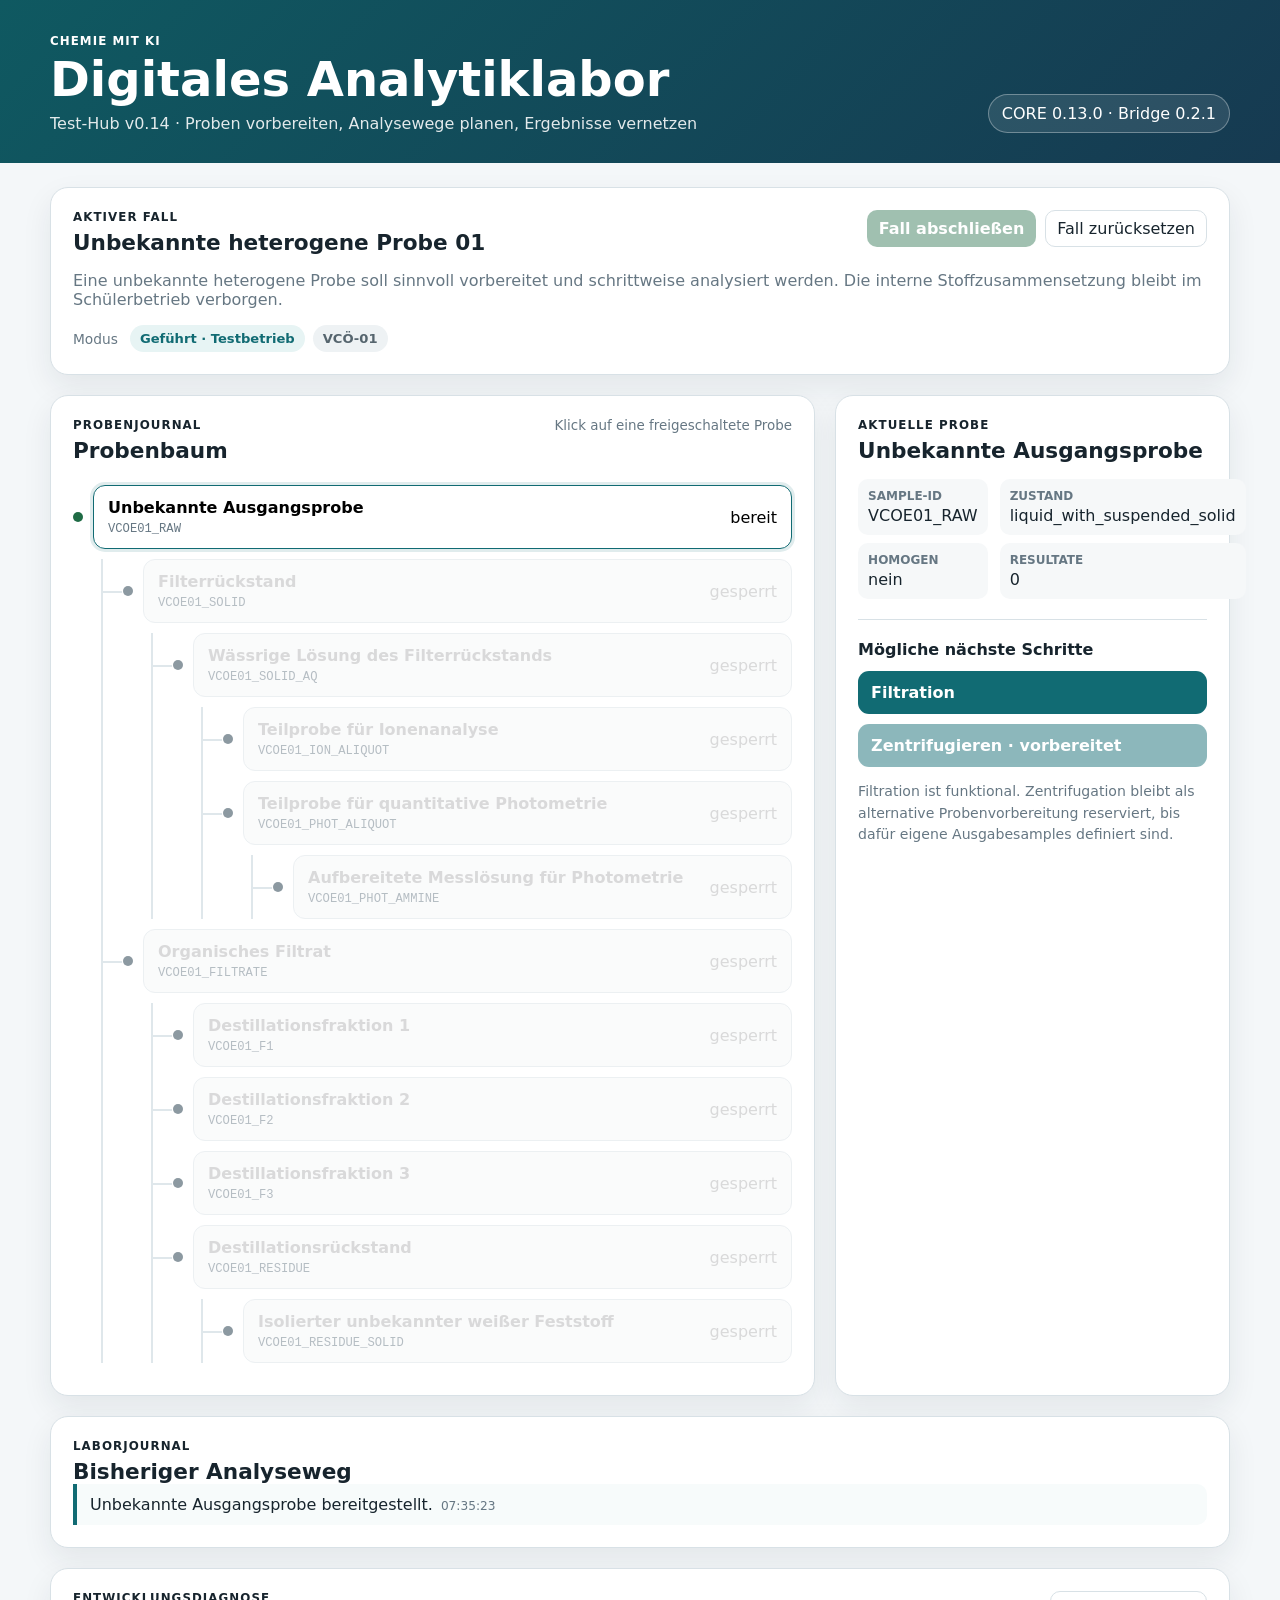
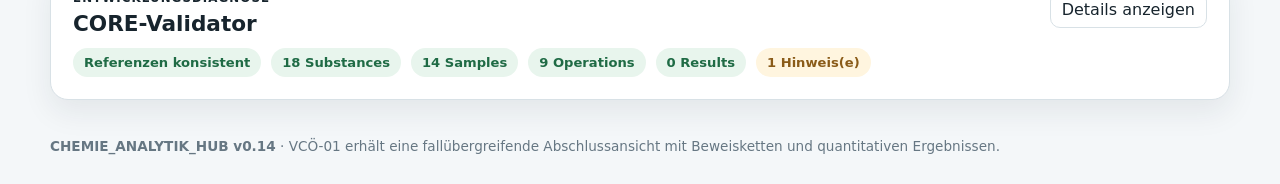
==== index.html @ 414ec546 "ui: identify main work area for summary toggle" ====
<!doctype html>
<html lang="de">
<head>
  <meta charset="utf-8">
  <meta name="viewport" content="width=device-width, initial-scale=1">
  <meta name="description" content="CHEMIE mit KI – Digitales Analytiklabor: Test-Hub für vernetzte Proben- und Analysedaten.">
  <title>CHEMIE mit KI – Digitales Analytiklabor</title>
  <link rel="stylesheet" href="styles.css">
</head>
<body>
  <header class="hero">
    <div class="wrap hero-inner">
      <div>
        <p class="eyebrow">CHEMIE mit KI</p>
        <h1>Digitales Analytiklabor</h1>
        <p class="subtitle">Test-Hub v0.14 · Proben vorbereiten, Analysewege planen, Ergebnisse vernetzen</p>
      </div>
      <div class="version-badge" id="schemaBadge">CORE …</div>
    </div>
  </header>

  <main id="workArea" class="wrap layout">
    <section class="card intro" aria-labelledby="caseTitle">
      <div class="section-head">
        <div>
          <p class="kicker">Aktiver Fall</p>
          <h2 id="caseTitle">Lade Daten …</h2>
        </div>
        <div class="case-head-actions">
          <button class="summary-open-btn" id="summaryOpenBtn" type="button" disabled>Fall abschließen</button>
          <button class="ghost" id="resetBtn" type="button">Fall zurücksetzen</button>
        </div>
      </div>
      <p id="caseDescription" class="muted"></p>
      <div class="mode-row">
        <span class="label">Modus</span>
        <span class="pill active">Geführt · Testbetrieb</span>
        <span class="pill">VCÖ-01</span>
      </div>
    </section>

    <section class="card tree-card" aria-labelledby="treeTitle">
      <div class="section-head">
        <div>
          <p class="kicker">Probenjournal</p>
          <h2 id="treeTitle">Probenbaum</h2>
        </div>
        <span class="muted small">Klick auf eine freigeschaltete Probe</span>
      </div>
      <div id="sampleTree" class="sample-tree" aria-live="polite"></div>
    </section>

    <aside class="card detail-card" aria-labelledby="detailTitle">
      <p class="kicker">Aktuelle Probe</p>
      <h2 id="detailTitle">–</h2>
      <div id="sampleMeta" class="meta-grid"></div>
      <div class="divider"></div>
      <h3>Mögliche nächste Schritte</h3>
      <div id="actions" class="actions"></div>
      <p id="actionHint" class="hint"></p>
      <div id="resultGuidance" hidden></div>
    </aside>

    <section class="card journal-card" aria-labelledby="journalTitle">
      <div class="section-head">
        <div>
          <p class="kicker">Laborjournal</p>
          <h2 id="journalTitle">Bisheriger Analyseweg</h2>
        </div>
      </div>
      <div id="journal" class="journal"></div>
    </section>

    <section class="card validator-card" aria-labelledby="validatorTitle">
      <div class="section-head">
        <div>
          <p class="kicker">Entwicklungsdiagnose</p>
          <h2 id="validatorTitle">CORE-Validator</h2>
        </div>
        <button class="ghost" id="toggleDiag" type="button">Details anzeigen</button>
      </div>
      <div id="validatorSummary" class="validator-summary"></div>
      <pre id="validatorDetails" class="diag hidden"></pre>
    </section>
  </main>

  <main id="caseSummary" class="wrap case-summary hidden" aria-labelledby="summaryTitle">
    <section class="summary-hero">
      <div>
        <p class="kicker">VCÖ-01 · Abschluss</p>
        <h2 id="summaryTitle">Gesamtübersicht der Analyse</h2>
        <p id="summaryLead" class="summary-lead"></p>
      </div>
      <div class="summary-hero-actions">
        <span id="summaryStatusBadge" class="summary-status-badge"></span>
        <button id="summaryBackBtn" class="summary-back-btn" type="button">Zurück zum Arbeitsbereich</button>
      </div>
    </section>

    <section class="summary-section">
      <div class="summary-section-head">
        <div>
          <p class="kicker">Analytische Route</p>
          <h3>Vom unbekannten Gemisch zu belastbaren Ergebnissen</h3>
        </div>
        <span id="summaryCompletion" class="summary-completion"></span>
      </div>
      <div id="summaryRoutes" class="summary-routes"></div>
    </section>

    <section class="summary-section">
      <div class="summary-section-head">
        <div>
          <p class="kicker">Identifizierte Bestandteile</p>
          <h3>Was wurde in der Probe nachgewiesen?</h3>
        </div>
      </div>
      <div id="summaryComponents" class="summary-components"></div>
    </section>

    <section class="summary-section">
      <div class="summary-section-head">
        <div>
          <p class="kicker">Beweisketten</p>
          <h3>Warum gelten die Identitäten als bestätigt?</h3>
        </div>
      </div>
      <div id="summaryEvidence" class="summary-evidence"></div>
    </section>

    <section class="summary-section">
      <div class="summary-section-head">
        <div>
          <p class="kicker">Quantitative Ergebnisse</p>
          <h3>Welche Mengen wurden bestimmt?</h3>
        </div>
      </div>
      <div id="summaryQuant" class="summary-quant"></div>
    </section>

    <section class="summary-section summary-conclusion">
      <div class="summary-section-head">
        <div>
          <p class="kicker">Abschließende Bewertung</p>
          <h3>Der Analysefall als Ganzes</h3>
        </div>
      </div>
      <div id="summaryAssessment" class="summary-assessment"></div>
      <div class="summary-report">
        <h4>Protokollhilfe · Kurzfassung</h4>
        <p id="summaryReportText"></p>
      </div>
    </section>
  </main>

  <footer class="footer">
    <div class="wrap">
      <strong>CHEMIE_ANALYTIK_HUB v0.14</strong>
      <span> · VCÖ-01 erhält eine fallübergreifende Abschlussansicht mit Beweisketten und quantitativen Ergebnissen.</span>
    </div>
  </footer>

  <script src="bridge/chemie-analytik-bridge.js"></script>
  <script src="app.js" defer></script>
</body>
</html>
---- styles.css ----
:root {
  --bg: #f4f7f9;
  --panel: #ffffff;
  --ink: #17242d;
  --muted: #667783;
  --line: #d8e1e6;
  --accent: #116b73;
  --accent-soft: #e7f4f4;
  --accent-2: #8a5b18;
  --warn-soft: #fff5df;
  --ok: #1f6b45;
  --ok-soft: #e8f5ed;
  --locked: #8c99a1;
  --shadow: 0 12px 30px rgba(23, 36, 45, 0.08);
}
* { box-sizing: border-box; }
html { color-scheme: light; }
body {
  margin: 0;
  font-family: Inter, ui-sans-serif, system-ui, -apple-system, BlinkMacSystemFont, "Segoe UI", sans-serif;
  color: var(--ink);
  background: var(--bg);
}
button { font: inherit; }
.wrap { width: min(1180px, calc(100% - 32px)); margin-inline: auto; }
.hero {
  background: linear-gradient(135deg, #0f5961, #163a51);
  color: #fff;
  padding: 34px 0 30px;
}
.hero-inner { display: flex; justify-content: space-between; align-items: end; gap: 24px; }
.eyebrow, .kicker { margin: 0 0 6px; font-weight: 800; letter-spacing: .09em; text-transform: uppercase; font-size: .74rem; }
.hero h1 { margin: 0; font-size: clamp(2rem, 4vw, 3rem); line-height: 1.05; }
.subtitle { margin: 10px 0 0; opacity: .88; max-width: 760px; }
.version-badge { padding: 9px 13px; border: 1px solid rgba(255,255,255,.32); border-radius: 999px; background: rgba(255,255,255,.1); white-space: nowrap; }
.layout {
  display: grid;
  grid-template-columns: minmax(0, 1.55fr) minmax(300px, .8fr);
  gap: 20px;
  padding: 24px 0 38px;
}
.card { background: var(--panel); border: 1px solid var(--line); border-radius: 18px; box-shadow: var(--shadow); padding: 22px; }
.intro, .validator-card { grid-column: 1 / -1; }
.tree-card { min-height: 460px; }
.journal-card { grid-column: 1 / -1; }
.section-head { display: flex; justify-content: space-between; align-items: start; gap: 16px; }
h2 { margin: 0; font-size: 1.35rem; }
h3 { margin: 0 0 12px; font-size: 1rem; }
.muted { color: var(--muted); }
.small { font-size: .84rem; }
.mode-row { display: flex; gap: 8px; flex-wrap: wrap; align-items: center; margin-top: 16px; }
.label { color: var(--muted); font-size: .86rem; margin-right: 4px; }
.pill { background: #eef2f4; color: #56656e; border-radius: 999px; padding: 6px 10px; font-size: .82rem; font-weight: 700; }
.pill.active { background: var(--accent-soft); color: var(--accent); }
.ghost { border: 1px solid var(--line); background: #fff; color: var(--ink); border-radius: 10px; padding: 8px 11px; cursor: pointer; }
.ghost:hover { border-color: #aebcc4; background: #f8fafb; }
.sample-tree { padding-top: 12px; }
.tree-node { position: relative; margin-left: 0; }
.tree-children { margin-left: 28px; padding-left: 20px; border-left: 2px solid #dfe7eb; }
.node-row { position: relative; display: flex; align-items: center; gap: 10px; margin: 10px 0; }
.tree-children > .tree-node > .node-row::before { content: ""; position: absolute; width: 19px; border-top: 2px solid #dfe7eb; left: -20px; top: 50%; }
.sample-btn { width: 100%; text-align: left; border: 1px solid var(--line); background: #fff; border-radius: 12px; padding: 12px 14px; cursor: pointer; display: flex; justify-content: space-between; gap: 16px; align-items: center; }
.sample-btn:hover:not(:disabled) { border-color: #8bbdc0; background: #fbfefe; }
.sample-btn.selected { outline: 3px solid rgba(17,107,115,.13); border-color: var(--accent); }
.sample-btn.locked { opacity: .48; cursor: not-allowed; background: #f6f7f8; }
.sample-name { font-weight: 800; }
.sample-id { font-size: .76rem; color: var(--muted); font-family: ui-monospace, SFMono-Regular, Menlo, Consolas, monospace; }
.state-dot { width: 10px; height: 10px; flex: 0 0 10px; border-radius: 50%; background: var(--ok); }
.state-dot.locked { background: var(--locked); }
.meta-grid { display: grid; grid-template-columns: 1fr 1fr; gap: 8px 12px; margin-top: 16px; }
.meta-item { padding: 10px; background: #f6f8f9; border-radius: 10px; }
.meta-item b { display: block; font-size: .75rem; text-transform: uppercase; color: var(--muted); margin-bottom: 3px; }
.divider { height: 1px; background: var(--line); margin: 20px 0; }
.actions { display: grid; gap: 10px; }
.action-btn { border: 0; border-radius: 11px; padding: 12px 13px; cursor: pointer; text-align: left; font-weight: 800; background: var(--accent); color: #fff; }
.action-btn.secondary { background: #edf2f4; color: #485a65; }
.action-btn:disabled { opacity: .48; cursor: not-allowed; }
.hint { color: var(--muted); font-size: .88rem; line-height: 1.5; min-height: 2.5em; }
.journal { display: grid; gap: 10px; }
.journal-entry { border-left: 4px solid var(--accent); background: #f7fbfb; border-radius: 0 10px 10px 0; padding: 11px 13px; }
.journal-entry time { font-size: .76rem; color: var(--muted); margin-left: 8px; }
.empty { color: var(--muted); font-style: italic; }
.validator-summary { display: flex; gap: 10px; flex-wrap: wrap; margin-top: 12px; }
.status { border-radius: 999px; padding: 7px 11px; font-size: .82rem; font-weight: 800; }
.status.ok { background: var(--ok-soft); color: var(--ok); }
.status.warn { background: var(--warn-soft); color: var(--accent-2); }
.diag { margin: 16px 0 0; padding: 14px; background: #142027; color: #d9e5ea; border-radius: 12px; white-space: pre-wrap; overflow: auto; max-height: 300px; font-size: .8rem; }
.hidden { display: none; }
.footer { color: var(--muted); font-size: .85rem; padding: 0 0 30px; }
@media (max-width: 820px) {
  .layout { grid-template-columns: 1fr; }
  .intro, .validator-card, .journal-card { grid-column: auto; }
  .hero-inner { align-items: start; flex-direction: column; }
  .section-head { flex-direction: column; }
}

.journal-tag { display: inline-block; margin-right: 8px; padding: 2px 7px; border-radius: 999px; background: var(--accent-soft); color: var(--accent); font-size: .72rem; font-weight: 800; letter-spacing: .04em; }

.guidance-box{margin-top:16px;padding:13px 14px;border:1px solid #b8d9d9;border-radius:12px;background:#f1f9f9;color:var(--ink)}
.guidance-box strong{display:block;margin-bottom:6px;color:var(--accent)}
.guidance-box p{margin:0 0 8px;color:var(--muted);font-size:.88rem;line-height:1.45}
.guidance-box ol{margin:0;padding-left:20px;font-size:.88rem;line-height:1.5}
.guidance-box li+li{margin-top:5px}

.guidance-box.real-experiment{border-color:#d7c18a;background:#fff9e9}
.guidance-box.real-experiment strong{color:#7c5a13}


/* v0.8 · GC-Peak → STRUKTUR-LAB */
.gc-guidance{border-color:#b5cfdb;background:#f3f8fb}
.gc-peak-list{display:grid;gap:8px;margin-top:10px}
.gc-peak-row{display:grid;grid-template-columns:minmax(120px,.8fr) minmax(120px,.8fr) minmax(180px,1.2fr);gap:10px;align-items:center;padding:10px;border:1px solid #d6e3e9;border-radius:10px;background:#fff}
.gc-peak-row>div:first-child{display:grid;gap:2px}.gc-peak-row>div:first-child span{font-size:.8rem;color:var(--muted)}
.peak-status{justify-self:start;border-radius:999px;padding:5px 8px;background:#eef2f4;color:#56656e;font-size:.78rem;font-weight:800}
.peak-status.supported{background:var(--ok-soft);color:var(--ok)}
.peak-structure-btn{border:0;border-radius:9px;padding:9px 10px;background:var(--accent);color:#fff;font-weight:800;cursor:pointer}
.peak-next{font-size:.82rem;color:var(--muted);line-height:1.35}
@media(max-width:700px){.gc-peak-row{grid-template-columns:1fr}}

.peak-status.confirmed{background:#dff4e8;color:#155f3b}
.peak-confirm-btn{border:0;border-radius:9px;padding:9px 10px;background:#8a5b18;color:#fff;font-weight:800;cursor:pointer}
.confirmed-text{color:#1f6b45;font-weight:700}

.peak-status.known{background:#eee7fb;color:#6542a5}
.peak-known-confirm-btn{border:0;border-radius:9px;padding:9px 10px;background:#6f4aa8;color:#fff;font-weight:800;cursor:pointer}
.mixture-warning{margin:9px 0 11px;padding:10px 12px;border:1px solid #e4bd73;border-radius:10px;background:#fff7e7;color:#69490e}
.mixture-warning p{margin:.35rem 0 0;color:#765a27}
.mixture-locked{color:#8a6b2e}


/* v0.10 · organische Feststoff-Voranalyse */
.organic-screening{border-color:#cbb5dd;background:#faf6fd}
.organic-screening>strong{color:#67427f}
.organic-screening ul{margin:8px 0 10px;padding-left:20px;font-size:.88rem;line-height:1.5}
.organic-screening li+li{margin-top:5px}
.organic-screening li strong{display:inline;color:#49305b}
.screening-next{margin-top:10px!important;padding-top:9px;border-top:1px solid #e2d7e9}

.solid-structure-btn{margin-top:9px;border:0;border-radius:9px;padding:9px 11px;background:#67427f;color:#fff;font-weight:800;cursor:pointer}
.solid-structure-state{display:flex;gap:10px;align-items:center;flex-wrap:wrap;margin-top:10px;padding-top:9px;border-top:1px solid #e2d7e9}

.solid-melting-btn{border:0;border-radius:9px;padding:9px 11px;background:#176b54;color:#fff;font-weight:800;cursor:pointer}

.solid-quant-btn{border:0;border-radius:9px;padding:9px 11px;background:#1f6b45;color:#fff;font-weight:800;cursor:pointer}
.quant-result{font-weight:850;color:#1f6b45;background:#e8f5ed;border-radius:9px;padding:7px 9px}
.quant-complete{align-items:center}


/* v0.14 · Fallabschluss */
.case-head-actions{display:flex;gap:9px;align-items:center;flex-wrap:wrap}
.summary-open-btn{border:0;border-radius:10px;padding:9px 12px;background:var(--ok);color:#fff;font-weight:850;cursor:pointer}
.summary-open-btn:disabled{opacity:.42;cursor:not-allowed}
.case-summary{padding:24px 0 42px;display:grid;gap:18px}
.case-summary.hidden{display:none}
.summary-hero{background:linear-gradient(135deg,#103f46,#174f5c 58%,#205a4a);color:#fff;border-radius:22px;padding:26px;box-shadow:var(--shadow);display:flex;justify-content:space-between;gap:22px;align-items:flex-start}
.summary-hero h2{font-size:clamp(1.8rem,3.2vw,2.5rem);margin:0}.summary-lead{max-width:760px;margin:.7rem 0 0;color:#d9eaeb;line-height:1.55}
.summary-hero-actions{display:grid;justify-items:end;gap:10px}
.summary-status-badge{display:inline-flex;border:1px solid rgba(255,255,255,.34);background:rgba(255,255,255,.12);padding:7px 11px;border-radius:999px;font-size:.8rem;font-weight:850;white-space:nowrap}
.summary-back-btn{border:1px solid rgba(255,255,255,.35);background:#fff;color:#173f46;border-radius:10px;padding:9px 11px;font-weight:800;cursor:pointer}
.summary-section{background:#fff;border:1px solid var(--line);border-radius:18px;box-shadow:var(--shadow);padding:22px}
.summary-section-head{display:flex;justify-content:space-between;gap:16px;align-items:flex-start;margin-bottom:15px}.summary-section-head h3{font-size:1.2rem;margin:0}.summary-completion{font-size:.82rem;font-weight:850;border-radius:999px;background:var(--ok-soft);color:var(--ok);padding:6px 10px}
.summary-routes{display:grid;grid-template-columns:repeat(3,minmax(0,1fr));gap:12px}
.route-card{border:1px solid var(--line);border-radius:14px;padding:14px;background:#fafcfd}
.route-card.inorganic{border-top:4px solid #3979a8}.route-card.volatile{border-top:4px solid #0d7d83}.route-card.solid{border-top:4px solid #754e87}
.route-card h4{margin:0 0 10px;font-size:1rem}.route-steps{display:grid;gap:7px}.route-step{display:grid;grid-template-columns:22px 1fr;gap:8px;align-items:start;font-size:.84rem;line-height:1.35;color:#435660}
.route-step i{display:grid;place-items:center;width:20px;height:20px;border-radius:50%;font-style:normal;font-size:.72rem;font-weight:900;background:#edf2f4;color:#61717a}.route-step.done i{background:var(--ok-soft);color:var(--ok)}
.summary-components{display:grid;grid-template-columns:repeat(4,minmax(0,1fr));gap:12px}.component-card{border:1px solid var(--line);border-radius:14px;padding:14px;background:#fff;position:relative;overflow:hidden}.component-card::before{content:"";position:absolute;left:0;top:0;bottom:0;width:4px;background:#8aa2ad}.component-card.inorganic::before{background:#3979a8}.component-card.volatile::before{background:#0d7d83}.component-card.solid::before{background:#754e87}
.component-name{font-size:1.05rem;font-weight:900}.component-formula{font-family:ui-monospace,SFMono-Regular,Menlo,Consolas,monospace;color:var(--muted);font-size:.82rem;margin-top:2px}.component-status{display:inline-flex;margin-top:10px;border-radius:999px;padding:5px 8px;background:var(--ok-soft);color:var(--ok);font-size:.75rem;font-weight:850}.component-note{margin-top:9px;color:var(--muted);font-size:.82rem;line-height:1.4}
.summary-evidence{display:grid;grid-template-columns:repeat(2,minmax(0,1fr));gap:12px}.evidence-card{border:1px solid var(--line);border-radius:14px;padding:15px;background:#fbfcfd}.evidence-card h4{margin:0 0 8px;font-size:1rem}.evidence-chain{display:flex;flex-wrap:wrap;gap:6px;align-items:center}.evidence-chip{border-radius:999px;padding:6px 8px;background:#eef4f5;color:#3d5b64;font-size:.75rem;font-weight:760}.evidence-arrow{color:#9bacb4;font-size:.9rem}.evidence-verdict{margin-top:10px;font-size:.82rem;color:var(--ok);font-weight:800}
.summary-quant{display:grid;grid-template-columns:repeat(2,minmax(0,1fr));gap:12px}.quant-card{border:1px solid var(--line);border-radius:14px;padding:15px;background:#fbfcfd}.quant-card h4{margin:0 0 10px}.quant-main{font-size:1.45rem;font-weight:900;color:#174d3a}.quant-sub{display:grid;gap:4px;margin-top:8px;color:var(--muted);font-size:.82rem}.quant-pending{background:var(--warn-soft);color:#775515;border-radius:9px;padding:9px 10px;font-size:.82rem;line-height:1.4}
.summary-assessment{display:grid;grid-template-columns:repeat(4,minmax(0,1fr));gap:10px}.assessment-metric{border-radius:13px;padding:13px;background:#f4f8f8;border:1px solid #d7e4e5}.assessment-metric strong{display:block;font-size:1.35rem;color:#174d3a}.assessment-metric span{display:block;margin-top:3px;color:var(--muted);font-size:.78rem}
.summary-report{margin-top:15px;padding:15px 16px;border-radius:13px;background:#f7fafb;border-left:4px solid var(--accent)}.summary-report h4{margin:0 0 7px}.summary-report p{margin:0;color:#455b65;line-height:1.55}
@media(max-width:980px){.summary-routes{grid-template-columns:1fr}.summary-components{grid-template-columns:repeat(2,1fr)}.summary-evidence,.summary-quant{grid-template-columns:1fr}.summary-assessment{grid-template-columns:repeat(2,1fr)}}
@media(max-width:620px){.summary-hero,.summary-section-head{flex-direction:column}.summary-hero-actions{justify-items:start}.summary-components,.summary-assessment{grid-template-columns:1fr}.case-head-actions{width:100%}}
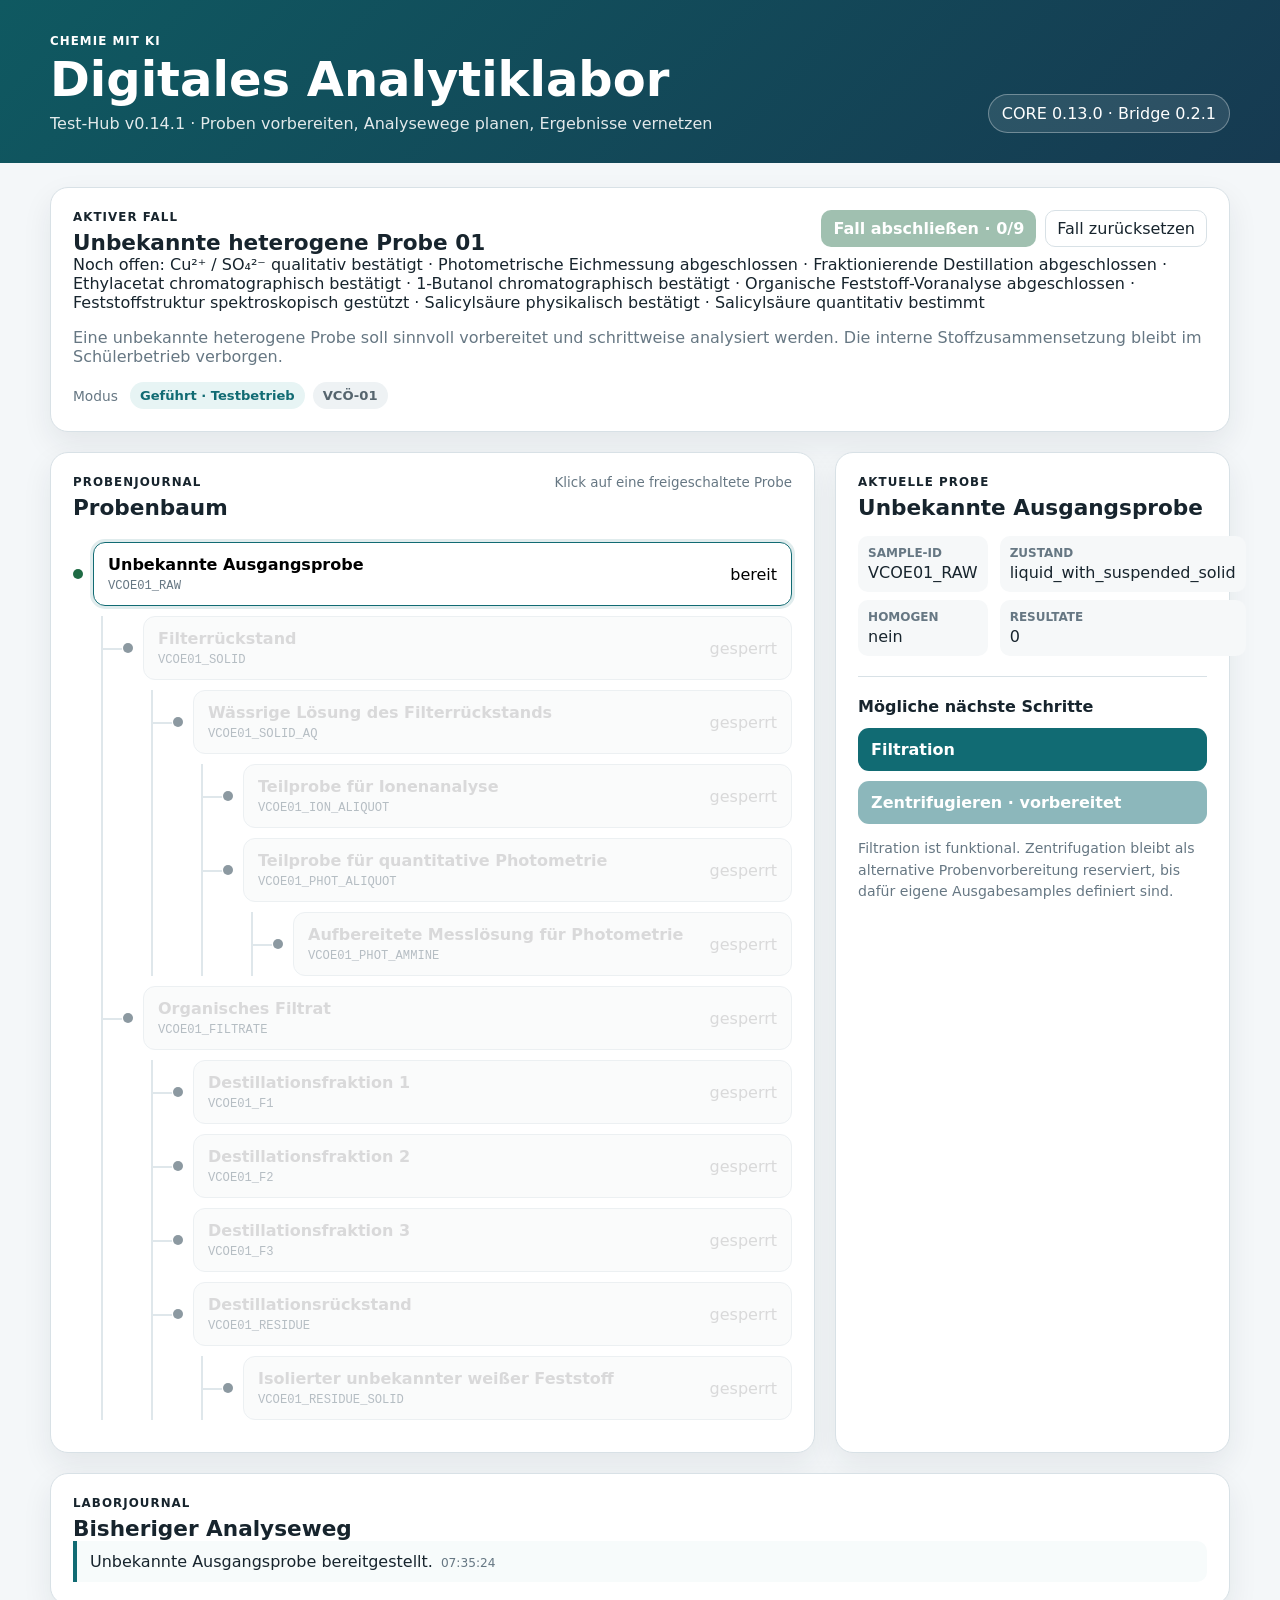
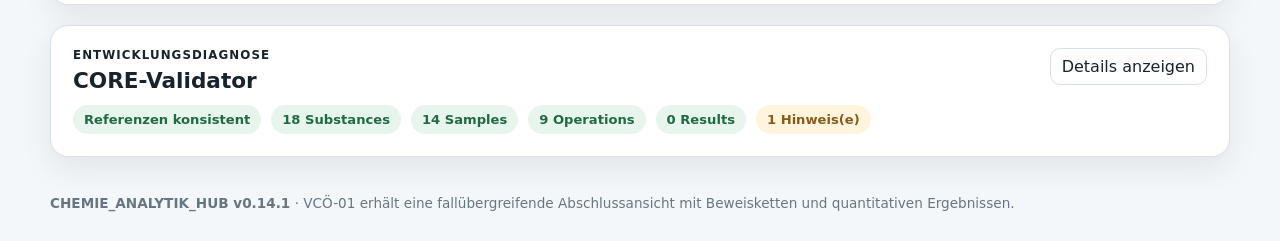
==== commit 58ed9865: "ui: expose missing case-summary requirements" ====
--- a/index.html
+++ b/index.html
@@ -13,7 +13,7 @@
       <div>
         <p class="eyebrow">CHEMIE mit KI</p>
         <h1>Digitales Analytiklabor</h1>
-        <p class="subtitle">Test-Hub v0.14 · Proben vorbereiten, Analysewege planen, Ergebnisse vernetzen</p>
+        <p class="subtitle">Test-Hub v0.14.1 · Proben vorbereiten, Analysewege planen, Ergebnisse vernetzen</p>
       </div>
       <div class="version-badge" id="schemaBadge">CORE …</div>
     </div>
@@ -31,6 +31,7 @@
           <button class="ghost" id="resetBtn" type="button">Fall zurücksetzen</button>
         </div>
       </div>
+      <div id="summaryMissing" class="summary-missing" hidden></div>
       <p id="caseDescription" class="muted"></p>
       <div class="mode-row">
         <span class="label">Modus</span>
@@ -155,7 +156,7 @@
 
   <footer class="footer">
     <div class="wrap">
-      <strong>CHEMIE_ANALYTIK_HUB v0.14</strong>
+      <strong>CHEMIE_ANALYTIK_HUB v0.14.1</strong>
       <span> · VCÖ-01 erhält eine fallübergreifende Abschlussansicht mit Beweisketten und quantitativen Ergebnissen.</span>
     </div>
   </footer>
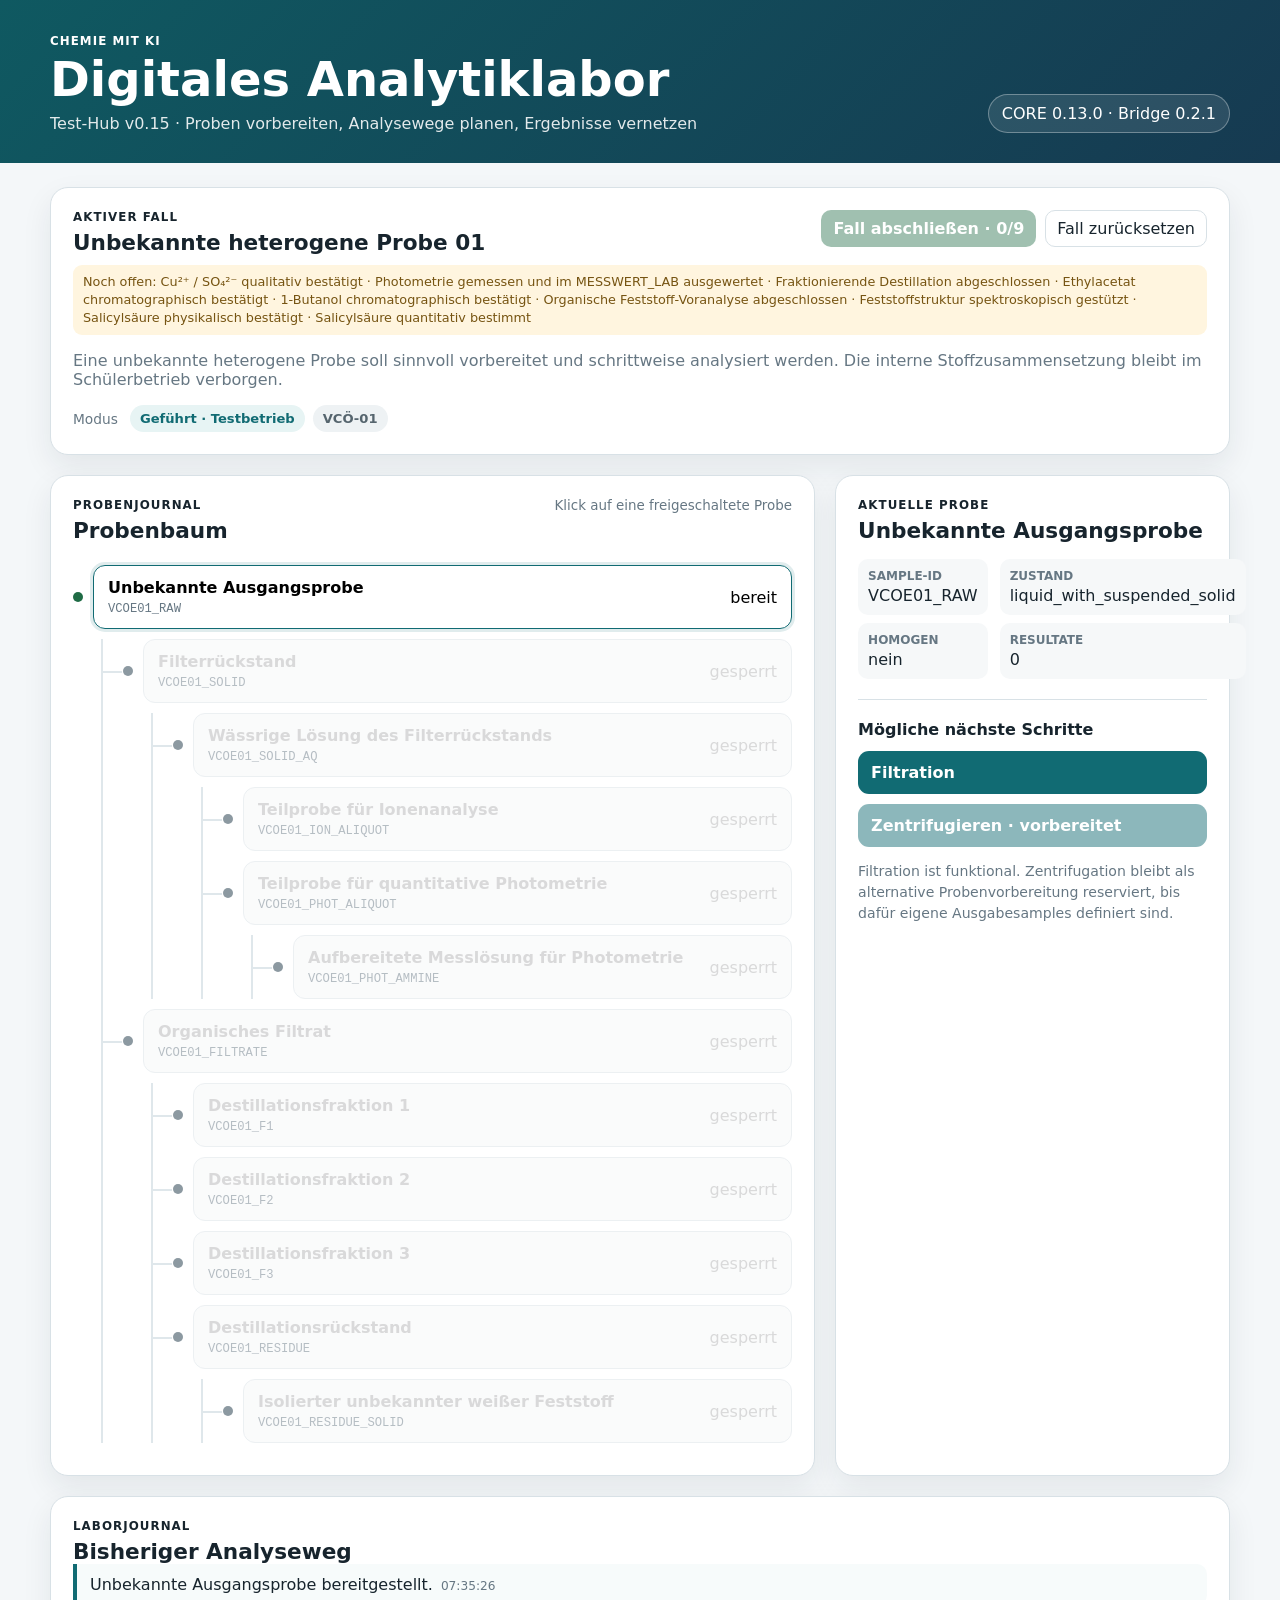
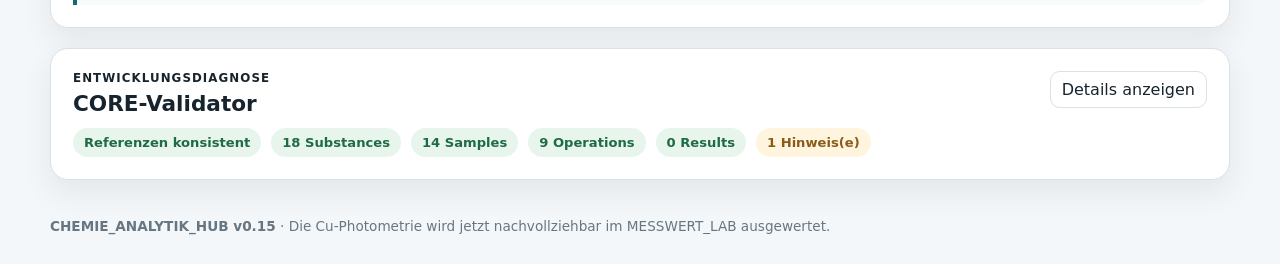
==== commit 4061debe: "chore: label Hub v0.15" ====
--- a/index.html
+++ b/index.html
@@ -13,7 +13,7 @@
       <div>
         <p class="eyebrow">CHEMIE mit KI</p>
         <h1>Digitales Analytiklabor</h1>
-        <p class="subtitle">Test-Hub v0.14.1 · Proben vorbereiten, Analysewege planen, Ergebnisse vernetzen</p>
+        <p class="subtitle">Test-Hub v0.15 · Proben vorbereiten, Analysewege planen, Ergebnisse vernetzen</p>
       </div>
       <div class="version-badge" id="schemaBadge">CORE …</div>
     </div>
@@ -156,8 +156,8 @@
 
   <footer class="footer">
     <div class="wrap">
-      <strong>CHEMIE_ANALYTIK_HUB v0.14.1</strong>
-      <span> · VCÖ-01 erhält eine fallübergreifende Abschlussansicht mit Beweisketten und quantitativen Ergebnissen.</span>
+      <strong>CHEMIE_ANALYTIK_HUB v0.15</strong>
+      <span> · Die Cu-Photometrie wird jetzt nachvollziehbar im MESSWERT_LAB ausgewertet.</span>
     </div>
   </footer>
 
--- a/styles.css
+++ b/styles.css
@@ -172,3 +172,7 @@
 .summary-report{margin-top:15px;padding:15px 16px;border-radius:13px;background:#f7fafb;border-left:4px solid var(--accent)}.summary-report h4{margin:0 0 7px}.summary-report p{margin:0;color:#455b65;line-height:1.55}
 @media(max-width:980px){.summary-routes{grid-template-columns:1fr}.summary-components{grid-template-columns:repeat(2,1fr)}.summary-evidence,.summary-quant{grid-template-columns:1fr}.summary-assessment{grid-template-columns:repeat(2,1fr)}}
 @media(max-width:620px){.summary-hero,.summary-section-head{flex-direction:column}.summary-hero-actions{justify-items:start}.summary-components,.summary-assessment{grid-template-columns:1fr}.case-head-actions{width:100%}}
+
+.summary-missing{margin-top:10px;padding:8px 10px;border-radius:9px;background:#fff5df;color:#765412;font-size:.8rem;line-height:1.4}
+.completion-guidance{border-color:#b9d7c7;background:#f3faf6}
+.completion-guidance strong{color:#1f6b45}
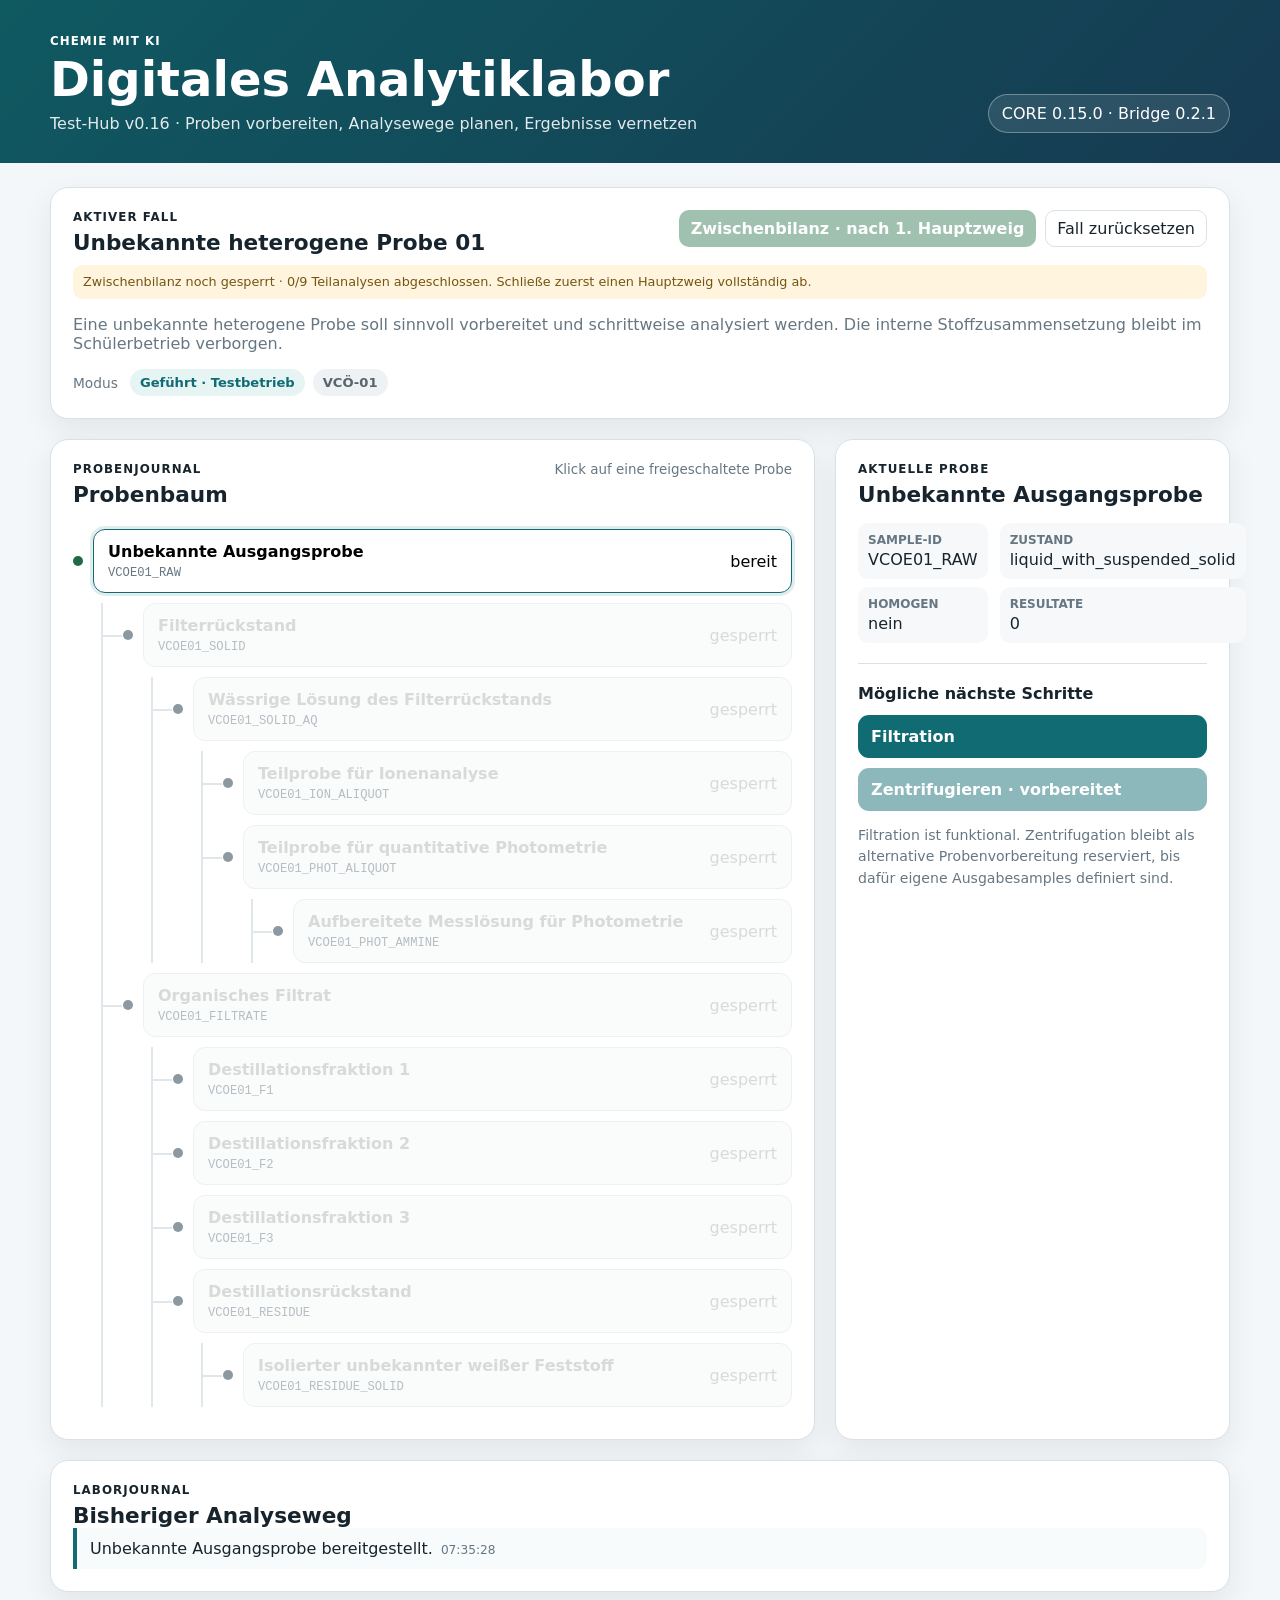
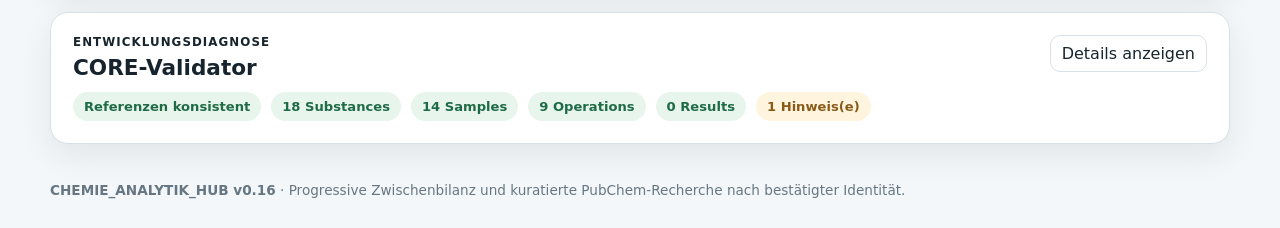
==== commit b026f08c: "Update Hub UI labels for v0.16" ====
--- a/index.html
+++ b/index.html
@@ -13,7 +13,7 @@
       <div>
         <p class="eyebrow">CHEMIE mit KI</p>
         <h1>Digitales Analytiklabor</h1>
-        <p class="subtitle">Test-Hub v0.15 · Proben vorbereiten, Analysewege planen, Ergebnisse vernetzen</p>
+        <p class="subtitle">Test-Hub v0.16 · Proben vorbereiten, Analysewege planen, Ergebnisse vernetzen</p>
       </div>
       <div class="version-badge" id="schemaBadge">CORE …</div>
     </div>
@@ -27,7 +27,7 @@
           <h2 id="caseTitle">Lade Daten …</h2>
         </div>
         <div class="case-head-actions">
-          <button class="summary-open-btn" id="summaryOpenBtn" type="button" disabled>Fall abschließen</button>
+          <button class="summary-open-btn" id="summaryOpenBtn" type="button" disabled>Zwischenbilanz</button>
           <button class="ghost" id="resetBtn" type="button">Fall zurücksetzen</button>
         </div>
       </div>
@@ -156,8 +156,8 @@
 
   <footer class="footer">
     <div class="wrap">
-      <strong>CHEMIE_ANALYTIK_HUB v0.15</strong>
-      <span> · Die Cu-Photometrie wird jetzt nachvollziehbar im MESSWERT_LAB ausgewertet.</span>
+      <strong>CHEMIE_ANALYTIK_HUB v0.16</strong>
+      <span> · Progressive Zwischenbilanz und kuratierte PubChem-Recherche nach bestätigter Identität.</span>
     </div>
   </footer>
 
--- a/styles.css
+++ b/styles.css
@@ -162,10 +162,19 @@
 .summary-routes{display:grid;grid-template-columns:repeat(3,minmax(0,1fr));gap:12px}
 .route-card{border:1px solid var(--line);border-radius:14px;padding:14px;background:#fafcfd}
 .route-card.inorganic{border-top:4px solid #3979a8}.route-card.volatile{border-top:4px solid #0d7d83}.route-card.solid{border-top:4px solid #754e87}
-.route-card h4{margin:0 0 10px;font-size:1rem}.route-steps{display:grid;gap:7px}.route-step{display:grid;grid-template-columns:22px 1fr;gap:8px;align-items:start;font-size:.84rem;line-height:1.35;color:#435660}
+.route-title-row{display:flex;justify-content:space-between;align-items:flex-start;gap:10px;margin-bottom:10px}
+.route-title-row h4{margin:0;font-size:1rem}
+.branch-status{display:inline-flex;border-radius:999px;padding:4px 7px;font-size:.7rem;font-weight:850;white-space:nowrap;background:#eef2f4;color:#64747d}
+.branch-status.done{background:var(--ok-soft);color:var(--ok)}
+.branch-status.active{background:#fff3d9;color:#7a5815}
+.branch-status.pending{background:#eef2f4;color:#6c7b83}
+.route-steps{display:grid;gap:7px}.route-step{display:grid;grid-template-columns:22px 1fr;gap:8px;align-items:start;font-size:.84rem;line-height:1.35;color:#435660}
 .route-step i{display:grid;place-items:center;width:20px;height:20px;border-radius:50%;font-style:normal;font-size:.72rem;font-weight:900;background:#edf2f4;color:#61717a}.route-step.done i{background:var(--ok-soft);color:var(--ok)}
 .summary-components{display:grid;grid-template-columns:repeat(4,minmax(0,1fr));gap:12px}.component-card{border:1px solid var(--line);border-radius:14px;padding:14px;background:#fff;position:relative;overflow:hidden}.component-card::before{content:"";position:absolute;left:0;top:0;bottom:0;width:4px;background:#8aa2ad}.component-card.inorganic::before{background:#3979a8}.component-card.volatile::before{background:#0d7d83}.component-card.solid::before{background:#754e87}
 .component-name{font-size:1.05rem;font-weight:900}.component-formula{font-family:ui-monospace,SFMono-Regular,Menlo,Consolas,monospace;color:var(--muted);font-size:.82rem;margin-top:2px}.component-status{display:inline-flex;margin-top:10px;border-radius:999px;padding:5px 8px;background:var(--ok-soft);color:var(--ok);font-size:.75rem;font-weight:850}.component-note{margin-top:9px;color:var(--muted);font-size:.82rem;line-height:1.4}
+.component-reference{display:inline-flex;margin-top:11px;font-size:.79rem;font-weight:800;color:var(--accent);text-decoration:none;border-bottom:1px solid rgba(17,107,115,.28)}
+.component-reference:hover{border-bottom-color:var(--accent)}
+.summary-empty{grid-column:1/-1;padding:13px 14px;border:1px dashed #c9d5da;border-radius:12px;background:#fafcfd;color:var(--muted);font-size:.84rem;line-height:1.45}
 .summary-evidence{display:grid;grid-template-columns:repeat(2,minmax(0,1fr));gap:12px}.evidence-card{border:1px solid var(--line);border-radius:14px;padding:15px;background:#fbfcfd}.evidence-card h4{margin:0 0 8px;font-size:1rem}.evidence-chain{display:flex;flex-wrap:wrap;gap:6px;align-items:center}.evidence-chip{border-radius:999px;padding:6px 8px;background:#eef4f5;color:#3d5b64;font-size:.75rem;font-weight:760}.evidence-arrow{color:#9bacb4;font-size:.9rem}.evidence-verdict{margin-top:10px;font-size:.82rem;color:var(--ok);font-weight:800}
 .summary-quant{display:grid;grid-template-columns:repeat(2,minmax(0,1fr));gap:12px}.quant-card{border:1px solid var(--line);border-radius:14px;padding:15px;background:#fbfcfd}.quant-card h4{margin:0 0 10px}.quant-main{font-size:1.45rem;font-weight:900;color:#174d3a}.quant-sub{display:grid;gap:4px;margin-top:8px;color:var(--muted);font-size:.82rem}.quant-pending{background:var(--warn-soft);color:#775515;border-radius:9px;padding:9px 10px;font-size:.82rem;line-height:1.4}
 .summary-assessment{display:grid;grid-template-columns:repeat(4,minmax(0,1fr));gap:10px}.assessment-metric{border-radius:13px;padding:13px;background:#f4f8f8;border:1px solid #d7e4e5}.assessment-metric strong{display:block;font-size:1.35rem;color:#174d3a}.assessment-metric span{display:block;margin-top:3px;color:var(--muted);font-size:.78rem}
@@ -176,3 +185,7 @@
 .summary-missing{margin-top:10px;padding:8px 10px;border-radius:9px;background:#fff5df;color:#765412;font-size:.8rem;line-height:1.4}
 .completion-guidance{border-color:#b9d7c7;background:#f3faf6}
 .completion-guidance strong{color:#1f6b45}
+
+.phot-eval-guidance{border-color:#b8cfdf;background:#f1f7fb}
+.phot-eval-guidance strong{color:#245f7c}
+.phot-eval-btn{margin-top:8px;border:0;border-radius:9px;padding:9px 11px;background:#245f7c;color:#fff;font-weight:800;cursor:pointer}
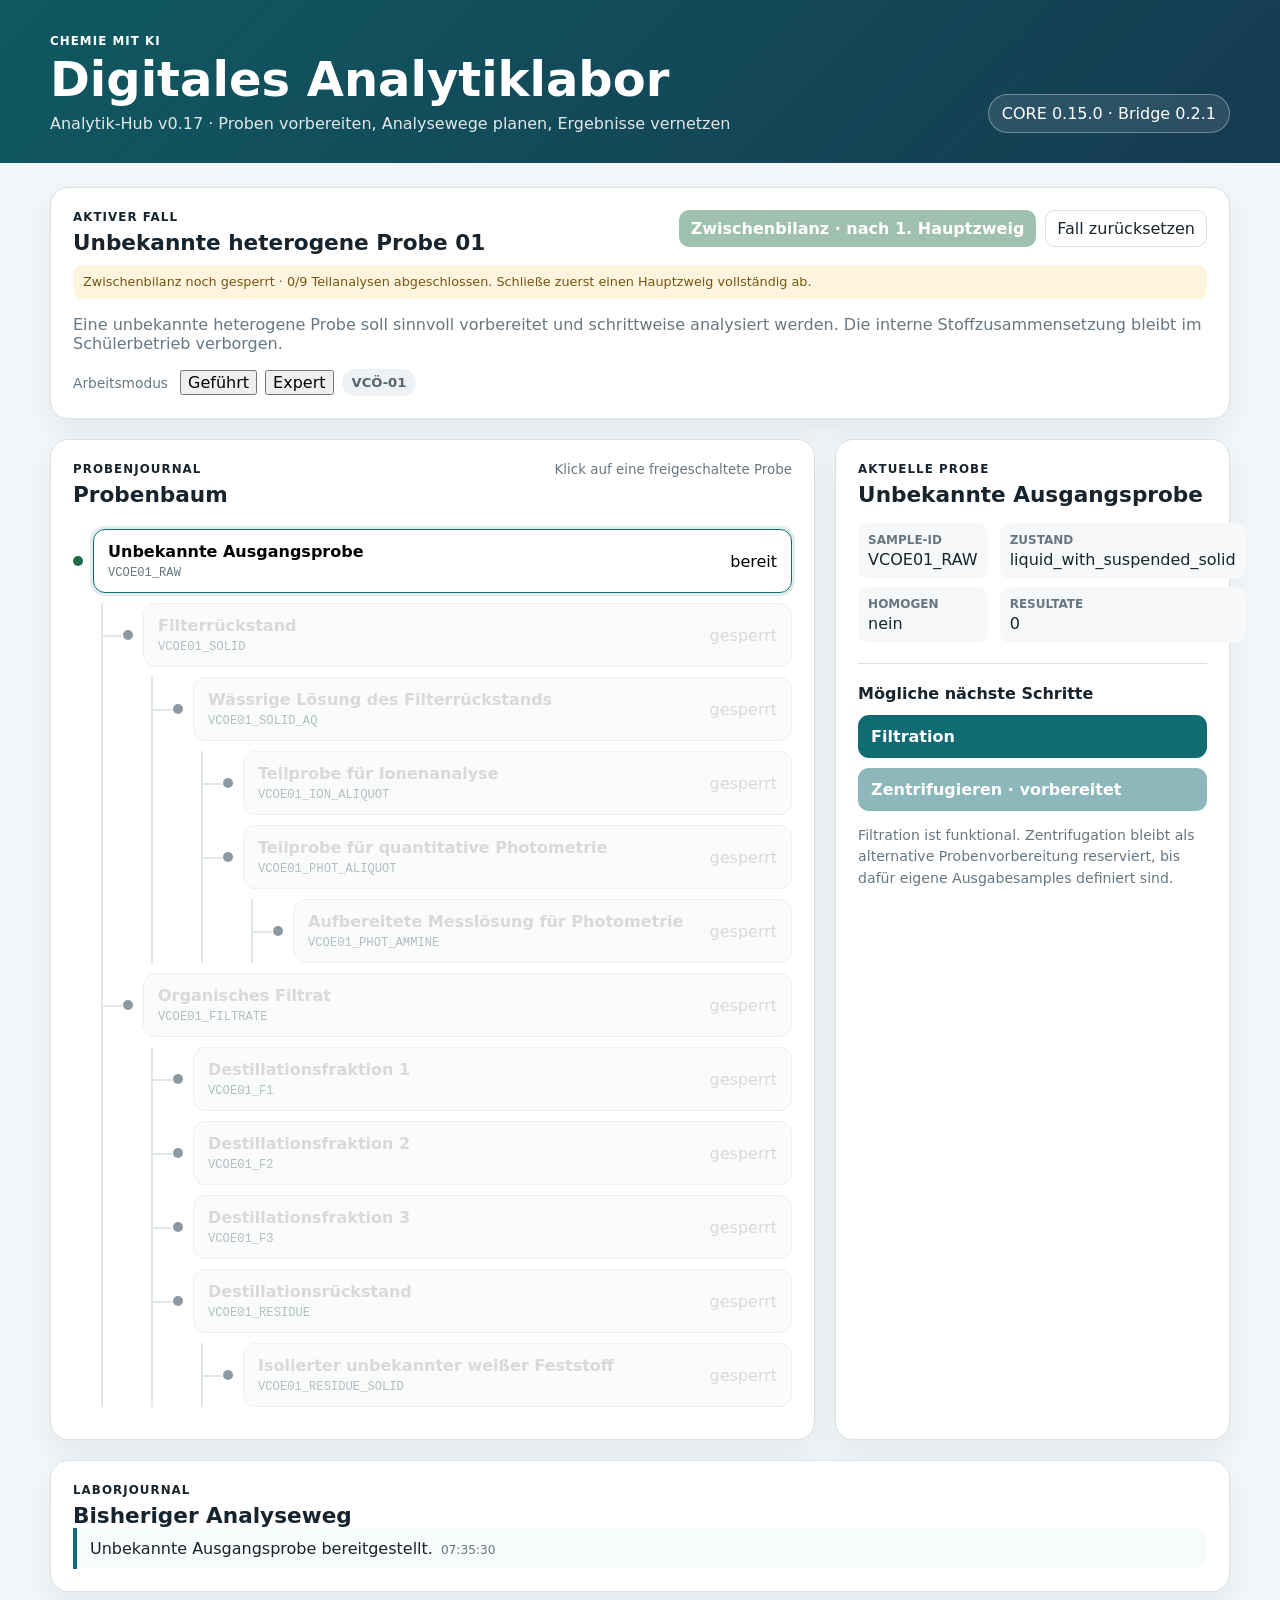
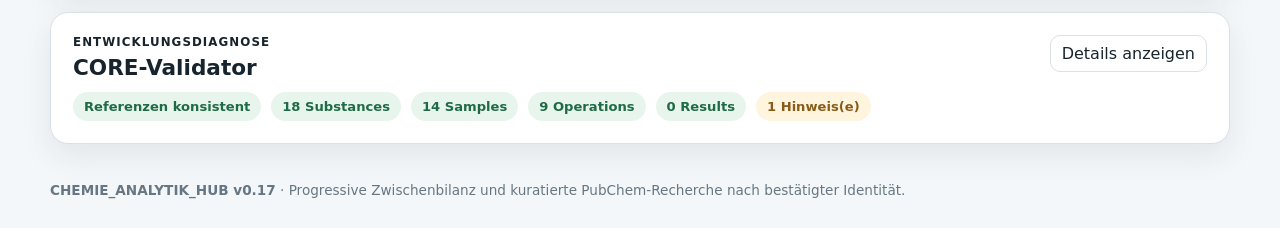
==== commit efe21ce4: "Hub v0.17: add guided and expert mode controls" ====
--- a/index.html
+++ b/index.html
@@ -13,7 +13,7 @@
       <div>
         <p class="eyebrow">CHEMIE mit KI</p>
         <h1>Digitales Analytiklabor</h1>
-        <p class="subtitle">Test-Hub v0.16 · Proben vorbereiten, Analysewege planen, Ergebnisse vernetzen</p>
+        <p class="subtitle">Analytik-Hub v0.17 · Proben vorbereiten, Analysewege planen, Ergebnisse vernetzen</p>
       </div>
       <div class="version-badge" id="schemaBadge">CORE …</div>
     </div>
@@ -33,9 +33,10 @@
       </div>
       <div id="summaryMissing" class="summary-missing" hidden></div>
       <p id="caseDescription" class="muted"></p>
-      <div class="mode-row">
-        <span class="label">Modus</span>
-        <span class="pill active">Geführt · Testbetrieb</span>
+      <div class="mode-row" aria-label="Arbeitsmodus">
+        <span class="label">Arbeitsmodus</span>
+        <button id="guidedModeBtn" class="mode-switch active" type="button" aria-pressed="true">Geführt</button>
+        <button id="expertModeBtn" class="mode-switch" type="button" aria-pressed="false">Expert</button>
         <span class="pill">VCÖ-01</span>
       </div>
     </section>
@@ -56,7 +57,7 @@
       <h2 id="detailTitle">–</h2>
       <div id="sampleMeta" class="meta-grid"></div>
       <div class="divider"></div>
-      <h3>Mögliche nächste Schritte</h3>
+      <h3 id="actionsTitle">Mögliche nächste Schritte</h3>
       <div id="actions" class="actions"></div>
       <p id="actionHint" class="hint"></p>
       <div id="resultGuidance" hidden></div>
@@ -156,7 +157,7 @@
 
   <footer class="footer">
     <div class="wrap">
-      <strong>CHEMIE_ANALYTIK_HUB v0.16</strong>
+      <strong>CHEMIE_ANALYTIK_HUB v0.17</strong>
       <span> · Progressive Zwischenbilanz und kuratierte PubChem-Recherche nach bestätigter Identität.</span>
     </div>
   </footer>
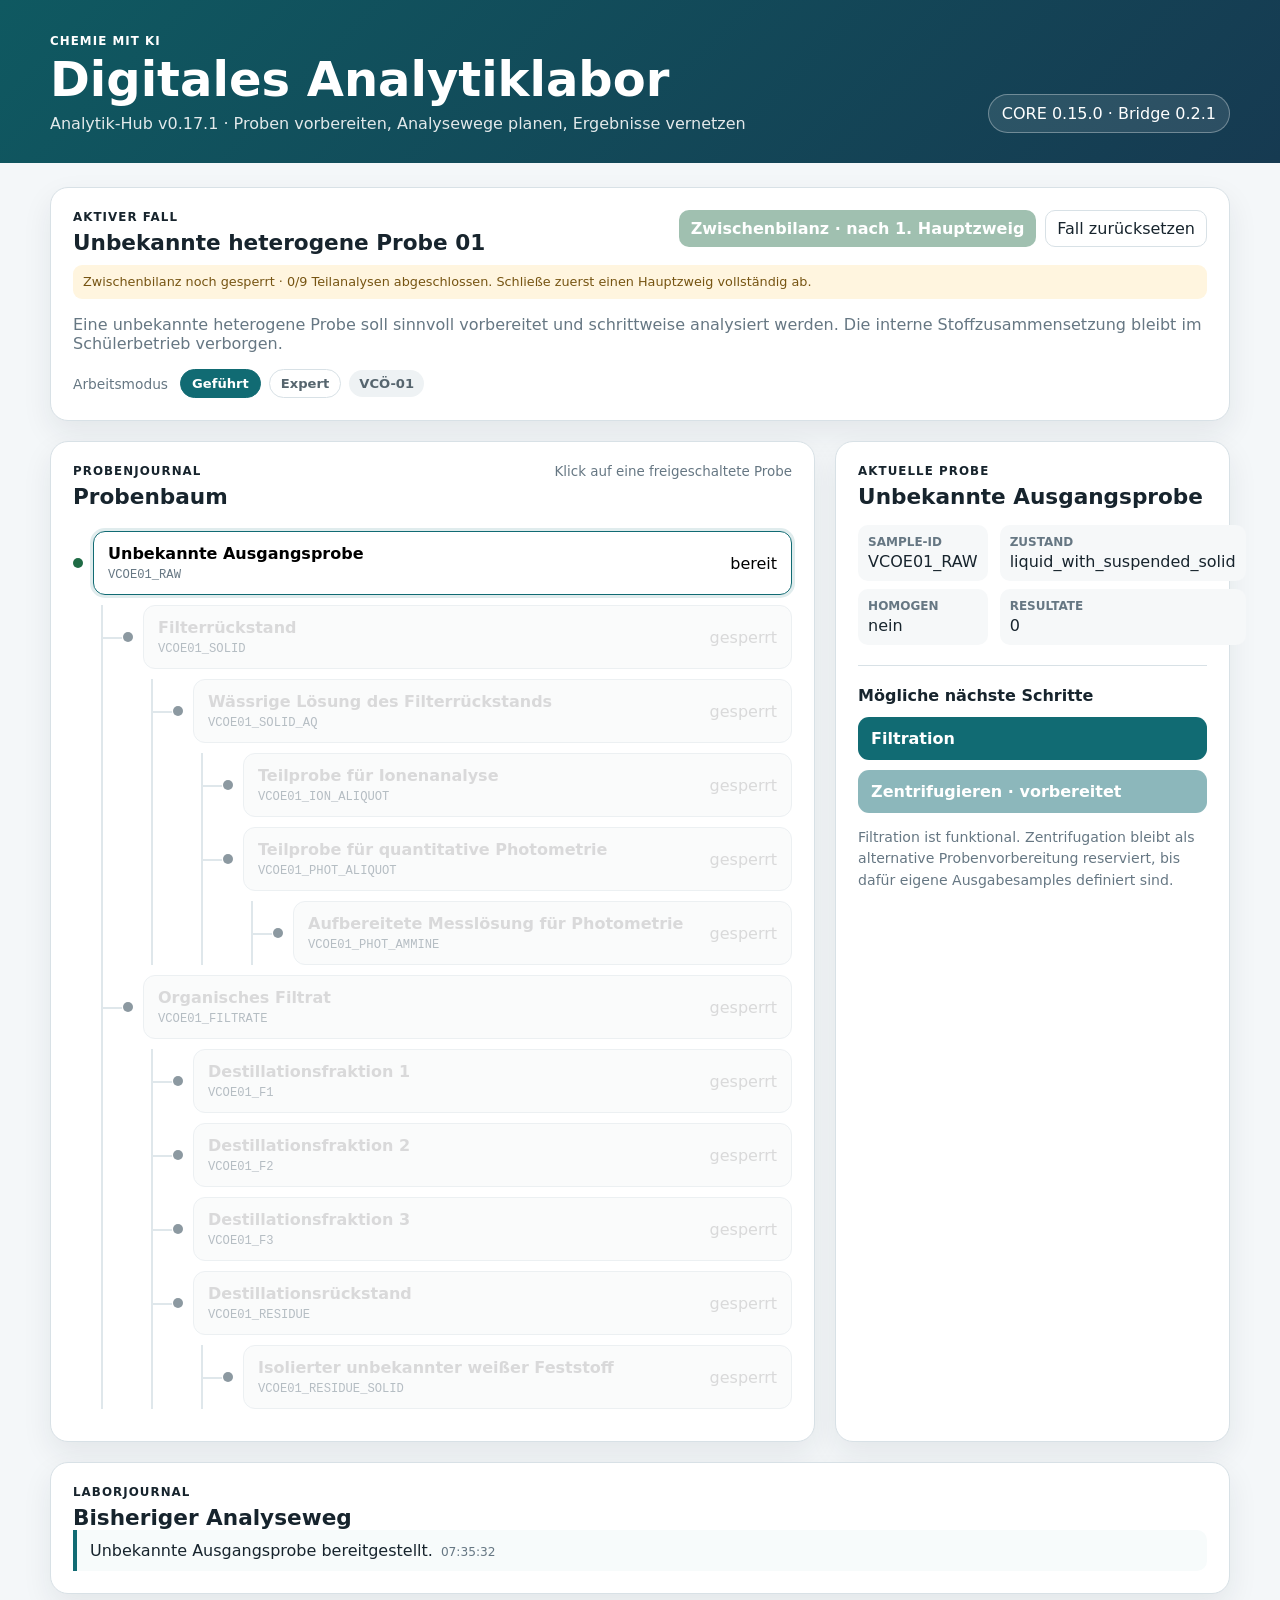
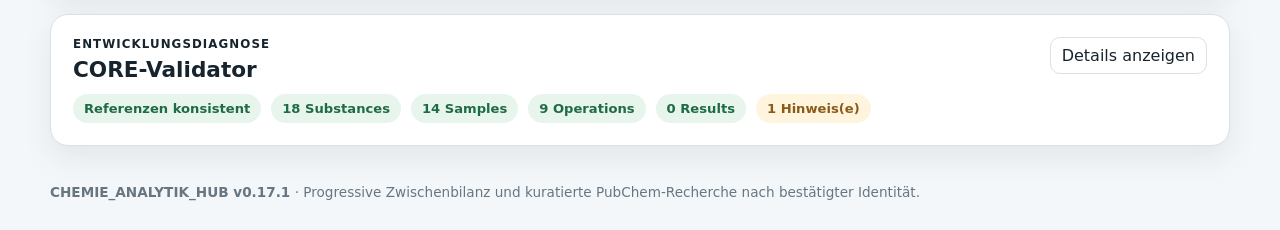
==== commit aedf3ddf: "Hub v0.17.1: add summary export and print controls" ====
--- a/index.html
+++ b/index.html
@@ -13,7 +13,7 @@
       <div>
         <p class="eyebrow">CHEMIE mit KI</p>
         <h1>Digitales Analytiklabor</h1>
-        <p class="subtitle">Analytik-Hub v0.17 · Proben vorbereiten, Analysewege planen, Ergebnisse vernetzen</p>
+        <p class="subtitle">Analytik-Hub v0.17.1 · Proben vorbereiten, Analysewege planen, Ergebnisse vernetzen</p>
       </div>
       <div class="version-badge" id="schemaBadge">CORE …</div>
     </div>
@@ -95,6 +95,10 @@
       </div>
       <div class="summary-hero-actions">
         <span id="summaryStatusBadge" class="summary-status-badge"></span>
+        <div class="summary-export-actions">
+          <button id="summarySaveBtn" class="summary-export-btn" type="button">Bericht speichern (.md)</button>
+          <button id="summaryPrintBtn" class="summary-export-btn" type="button">Drucken / PDF</button>
+        </div>
         <button id="summaryBackBtn" class="summary-back-btn" type="button">Zurück zum Arbeitsbereich</button>
       </div>
     </section>
@@ -157,7 +161,7 @@
 
   <footer class="footer">
     <div class="wrap">
-      <strong>CHEMIE_ANALYTIK_HUB v0.17</strong>
+      <strong>CHEMIE_ANALYTIK_HUB v0.17.1</strong>
       <span> · Progressive Zwischenbilanz und kuratierte PubChem-Recherche nach bestätigter Identität.</span>
     </div>
   </footer>
--- a/styles.css
+++ b/styles.css
@@ -52,6 +52,13 @@
 .label { color: var(--muted); font-size: .86rem; margin-right: 4px; }
 .pill { background: #eef2f4; color: #56656e; border-radius: 999px; padding: 6px 10px; font-size: .82rem; font-weight: 700; }
 .pill.active { background: var(--accent-soft); color: var(--accent); }
+.mode-switch{border:1px solid var(--line);background:#fff;color:#56656e;border-radius:999px;padding:6px 11px;font-size:.82rem;font-weight:800;cursor:pointer}
+.mode-switch:hover{border-color:#8bbdc0;background:#fbfefe}
+.mode-switch.active{background:var(--accent);border-color:var(--accent);color:#fff}
+.expert-mode .hint{min-height:0}
+.expert-mode .detail-card .hint:empty{display:none}
+.expert-mode .guidance-box.expert-compact p{margin-bottom:0}
+
 .ghost { border: 1px solid var(--line); background: #fff; color: var(--ink); border-radius: 10px; padding: 8px 11px; cursor: pointer; }
 .ghost:hover { border-color: #aebcc4; background: #f8fafb; }
 .sample-tree { padding-top: 12px; }
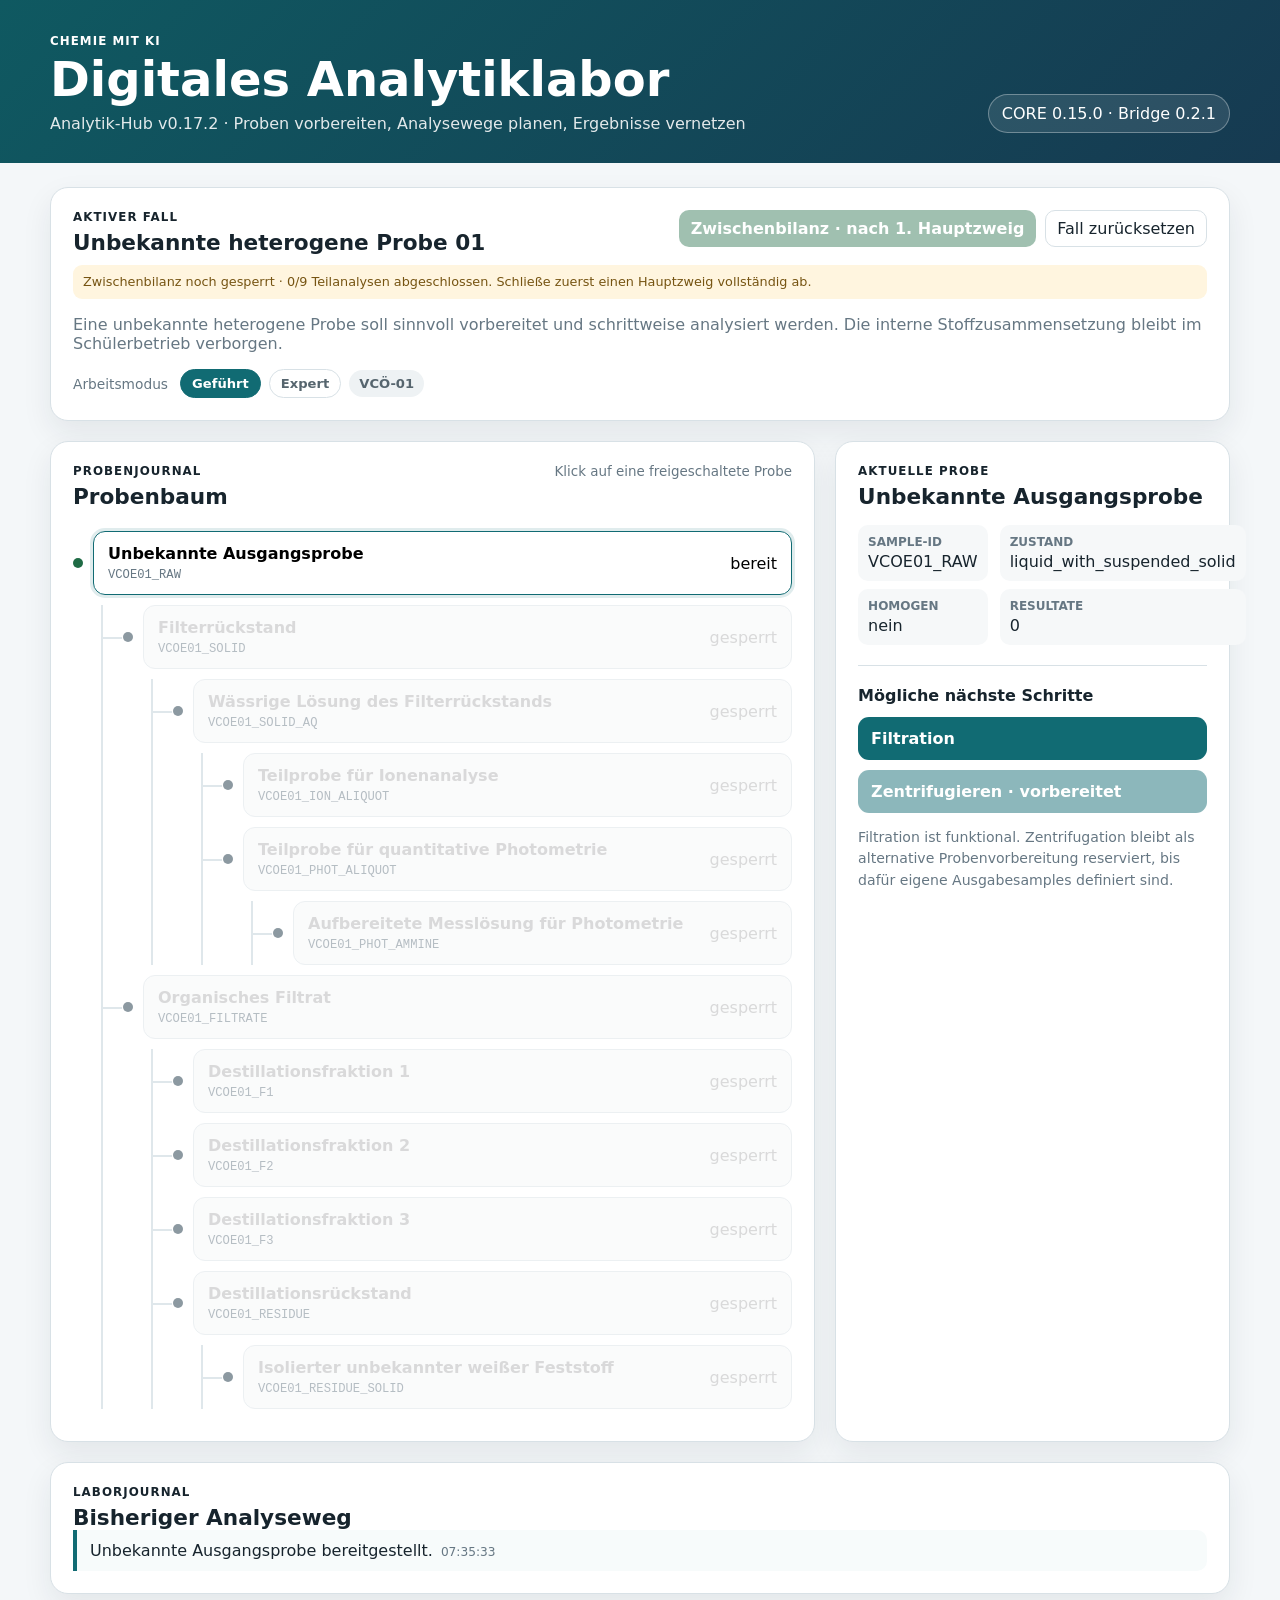
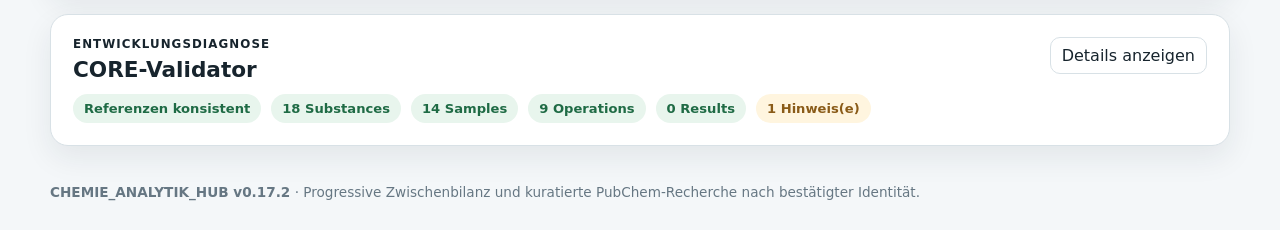
==== commit d5fedeb0: "Hub v0.17.2: update versioned assets" ====
--- a/index.html
+++ b/index.html
@@ -5,7 +5,7 @@
   <meta name="viewport" content="width=device-width, initial-scale=1">
   <meta name="description" content="CHEMIE mit KI – Digitales Analytiklabor: Test-Hub für vernetzte Proben- und Analysedaten.">
   <title>CHEMIE mit KI – Digitales Analytiklabor</title>
-  <link rel="stylesheet" href="styles.css">
+  <link rel="stylesheet" href="styles.css?v=0.17.2">
 </head>
 <body>
   <header class="hero">
@@ -13,7 +13,7 @@
       <div>
         <p class="eyebrow">CHEMIE mit KI</p>
         <h1>Digitales Analytiklabor</h1>
-        <p class="subtitle">Analytik-Hub v0.17.1 · Proben vorbereiten, Analysewege planen, Ergebnisse vernetzen</p>
+        <p class="subtitle">Analytik-Hub v0.17.2 · Proben vorbereiten, Analysewege planen, Ergebnisse vernetzen</p>
       </div>
       <div class="version-badge" id="schemaBadge">CORE …</div>
     </div>
@@ -161,12 +161,12 @@
 
   <footer class="footer">
     <div class="wrap">
-      <strong>CHEMIE_ANALYTIK_HUB v0.17.1</strong>
+      <strong>CHEMIE_ANALYTIK_HUB v0.17.2</strong>
       <span> · Progressive Zwischenbilanz und kuratierte PubChem-Recherche nach bestätigter Identität.</span>
     </div>
   </footer>
 
   <script src="bridge/chemie-analytik-bridge.js"></script>
-  <script src="app.js" defer></script>
+  <script src="app.js?v=0.17.2" defer></script>
 </body>
 </html>
--- a/styles.css
+++ b/styles.css
@@ -164,6 +164,10 @@
 .summary-hero-actions{display:grid;justify-items:end;gap:10px}
 .summary-status-badge{display:inline-flex;border:1px solid rgba(255,255,255,.34);background:rgba(255,255,255,.12);padding:7px 11px;border-radius:999px;font-size:.8rem;font-weight:850;white-space:nowrap}
 .summary-back-btn{border:1px solid rgba(255,255,255,.35);background:#fff;color:#173f46;border-radius:10px;padding:9px 11px;font-weight:800;cursor:pointer}
+.summary-export-actions{display:flex;gap:8px;flex-wrap:wrap;justify-content:flex-end}
+.summary-export-btn{border:1px solid rgba(255,255,255,.38);background:rgba(255,255,255,.12);color:#fff;border-radius:10px;padding:8px 10px;font-weight:800;cursor:pointer}
+.summary-export-btn:hover{background:rgba(255,255,255,.2)}
+
 .summary-section{background:#fff;border:1px solid var(--line);border-radius:18px;box-shadow:var(--shadow);padding:22px}
 .summary-section-head{display:flex;justify-content:space-between;gap:16px;align-items:flex-start;margin-bottom:15px}.summary-section-head h3{font-size:1.2rem;margin:0}.summary-completion{font-size:.82rem;font-weight:850;border-radius:999px;background:var(--ok-soft);color:var(--ok);padding:6px 10px}
 .summary-routes{display:grid;grid-template-columns:repeat(3,minmax(0,1fr));gap:12px}
@@ -196,3 +200,23 @@
 .phot-eval-guidance{border-color:#b8cfdf;background:#f1f7fb}
 .phot-eval-guidance strong{color:#245f7c}
 .phot-eval-btn{margin-top:8px;border:0;border-radius:9px;padding:9px 11px;background:#245f7c;color:#fff;font-weight:800;cursor:pointer}
+
+
+@media print{
+  @page{size:A4;margin:13mm}
+  body{background:#fff;color:#17212b;font-size:10.5pt}
+  body>.hero,#workArea,.footer{display:none!important}
+  #caseSummary{display:block!important;max-width:none!important;padding:0!important}
+  .summary-hero{box-shadow:none;border:1px solid #8aa2ad;border-radius:10px;padding:16px;background:#fff!important;color:#17212b!important}
+  .summary-hero .kicker,.summary-hero h2{color:#17212b!important}
+  .summary-lead{color:#455b65!important}
+  .summary-status-badge{background:#eef4f5!important;color:#173f46!important;border-color:#aebfc5!important}
+  .summary-export-actions,.summary-back-btn{display:none!important}
+  .summary-section{box-shadow:none;border-radius:9px;padding:14px;margin-top:10px;break-inside:avoid}
+  .summary-routes{grid-template-columns:1fr 1fr 1fr;gap:7px}
+  .summary-components{grid-template-columns:1fr 1fr;gap:7px}
+  .summary-evidence,.summary-quant{grid-template-columns:1fr 1fr;gap:7px}
+  .summary-assessment{grid-template-columns:1fr 1fr}
+  .route-card,.component-card,.evidence-card,.quant-card{break-inside:avoid}
+  a{color:#173f46!important;text-decoration:underline}
+}
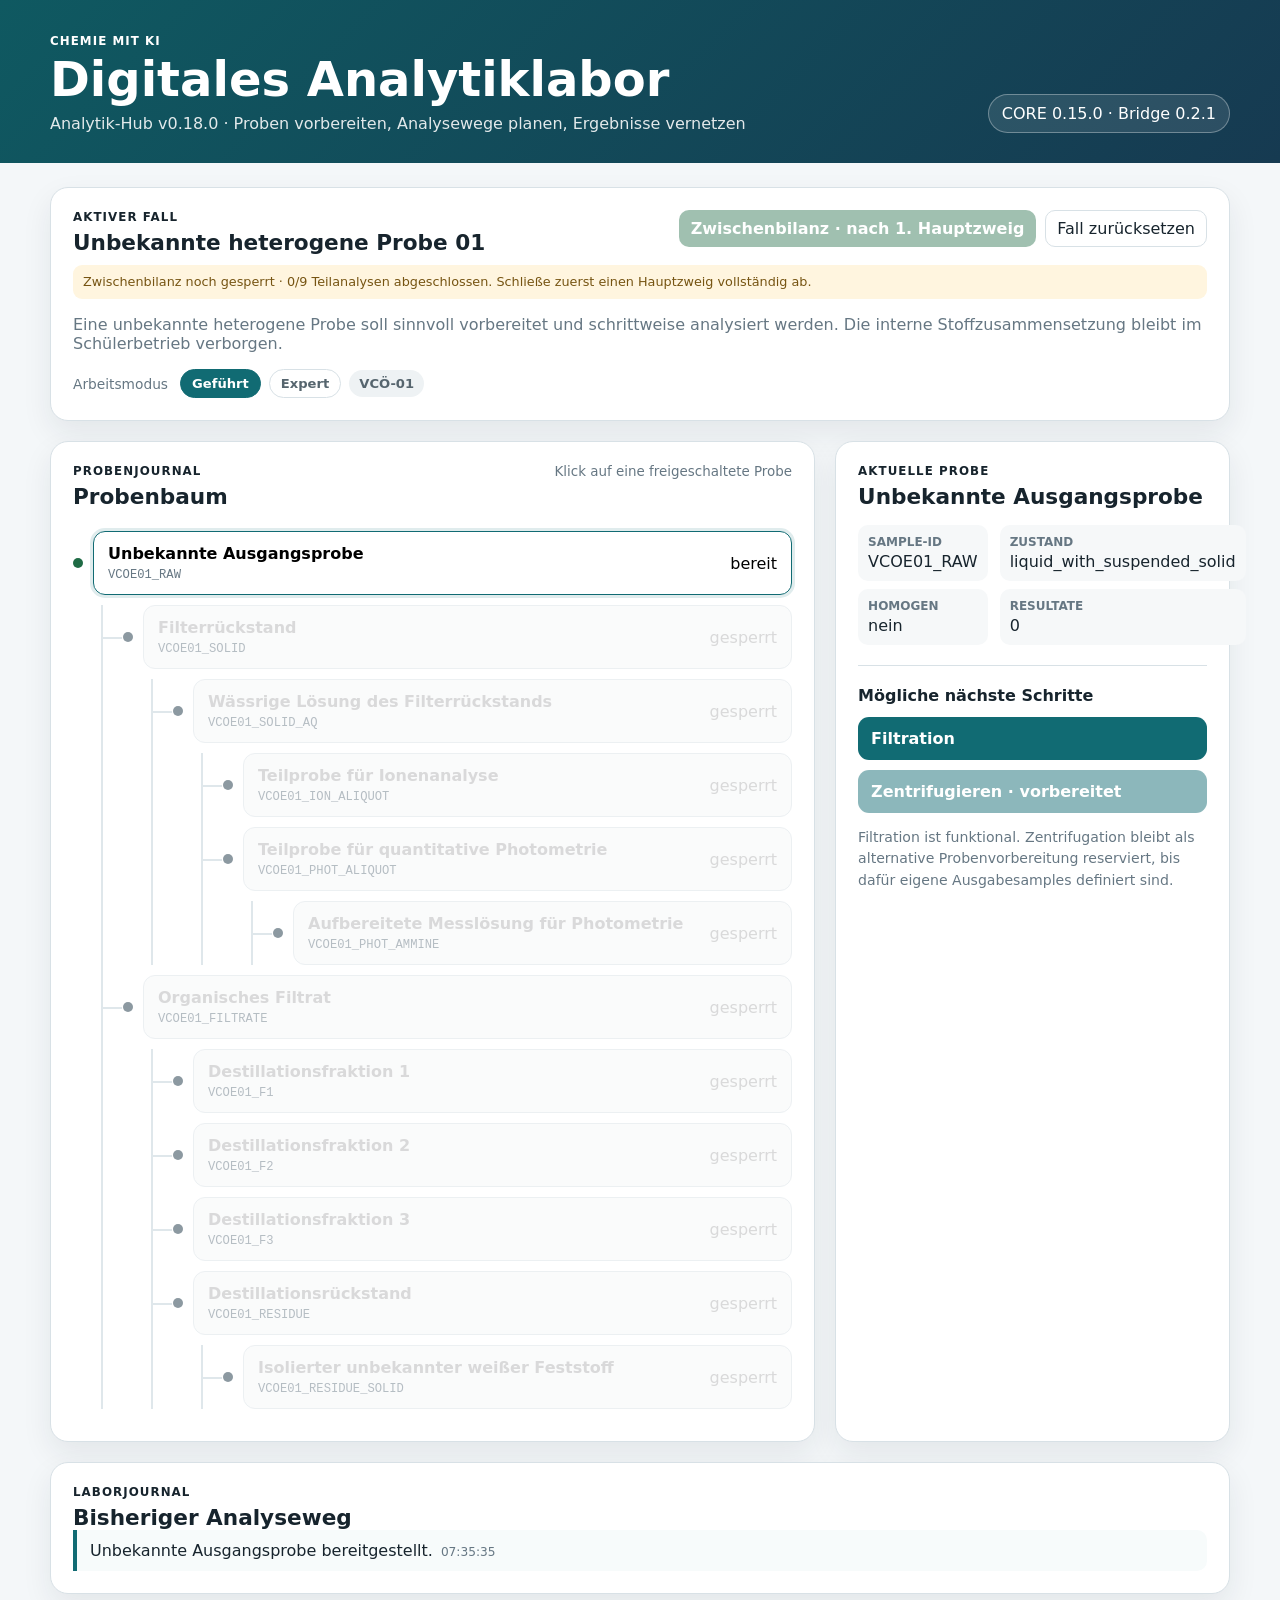
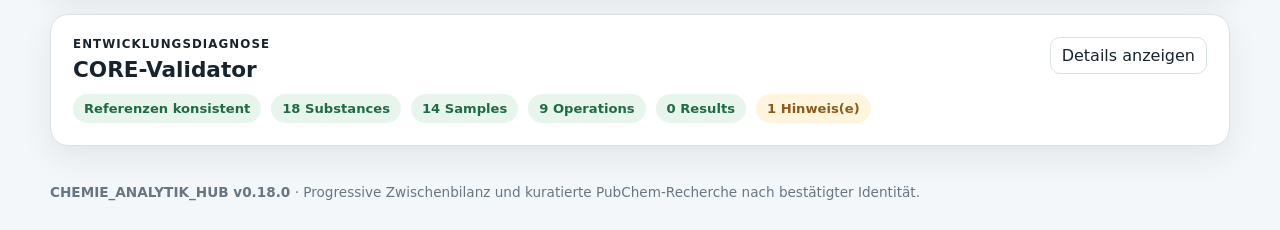
==== commit f37f3f7a: "Hub v0.18.0: update versioned assets" ====
--- a/index.html
+++ b/index.html
@@ -5,7 +5,7 @@
   <meta name="viewport" content="width=device-width, initial-scale=1">
   <meta name="description" content="CHEMIE mit KI – Digitales Analytiklabor: Test-Hub für vernetzte Proben- und Analysedaten.">
   <title>CHEMIE mit KI – Digitales Analytiklabor</title>
-  <link rel="stylesheet" href="styles.css?v=0.17.2">
+  <link rel="stylesheet" href="styles.css?v=0.18.0">
 </head>
 <body>
   <header class="hero">
@@ -13,7 +13,7 @@
       <div>
         <p class="eyebrow">CHEMIE mit KI</p>
         <h1>Digitales Analytiklabor</h1>
-        <p class="subtitle">Analytik-Hub v0.17.2 · Proben vorbereiten, Analysewege planen, Ergebnisse vernetzen</p>
+        <p class="subtitle">Analytik-Hub v0.18.0 · Proben vorbereiten, Analysewege planen, Ergebnisse vernetzen</p>
       </div>
       <div class="version-badge" id="schemaBadge">CORE …</div>
     </div>
@@ -161,12 +161,12 @@
 
   <footer class="footer">
     <div class="wrap">
-      <strong>CHEMIE_ANALYTIK_HUB v0.17.2</strong>
+      <strong>CHEMIE_ANALYTIK_HUB v0.18.0</strong>
       <span> · Progressive Zwischenbilanz und kuratierte PubChem-Recherche nach bestätigter Identität.</span>
     </div>
   </footer>
 
   <script src="bridge/chemie-analytik-bridge.js"></script>
-  <script src="app.js?v=0.17.2" defer></script>
+  <script src="app.js?v=0.18.0" defer></script>
 </body>
 </html>
--- a/styles.css
+++ b/styles.css
@@ -220,3 +220,5 @@
   .route-card,.component-card,.evidence-card,.quant-card{break-inside:avoid}
   a{color:#173f46!important;text-decoration:underline}
 }
+
+.elemental-evidence{display:inline-flex;align-items:center;border-radius:999px;padding:5px 8px;background:#eef0fb;color:#4d4a86;font-size:.75rem;font-weight:800}
